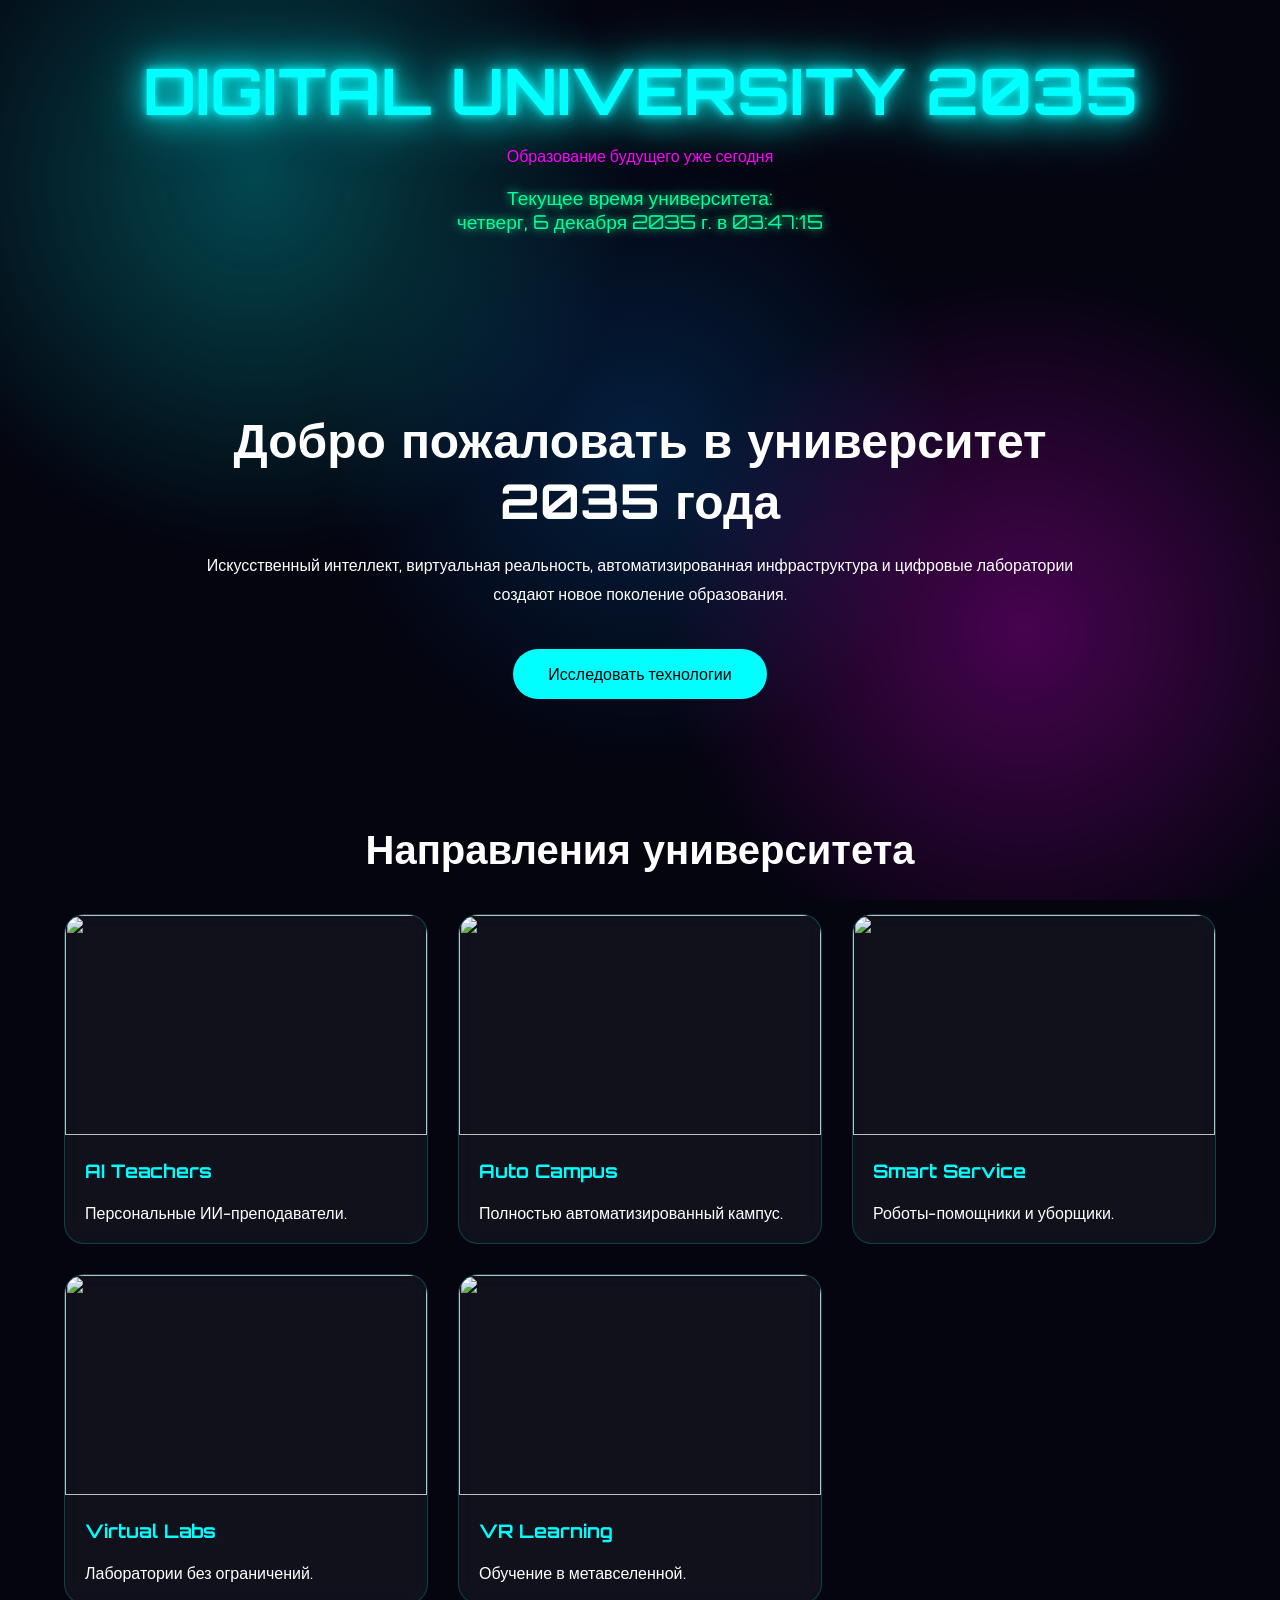
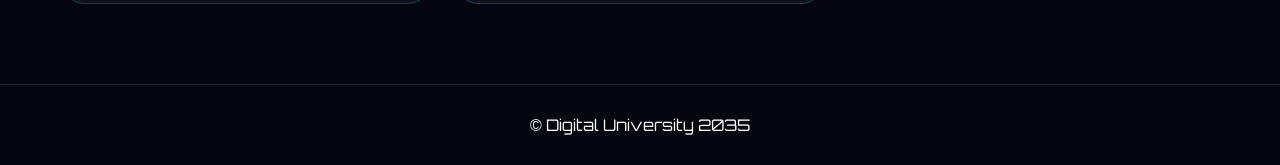
==== index.html @ 941de22a "Vibecode site Гогосня сила" ====
<!DOCTYPE html>
<html lang="ru">
<head>
    <meta charset="UTF-8">
    <meta name="viewport" content="width=device-width, initial-scale=1.0">
    <title>Digital University 2035</title>
    <link rel="stylesheet" href="style.css">
</head>
<body>

    <div class="background"></div>

    <header>
        <h1>DIGITAL UNIVERSITY 2035</h1>
        <p class="subtitle">Образование будущего уже сегодня</p>

        <div id="futureTime"></div>
    </header>

    <main>

        <section class="hero">
            <div class="hero-content">
                <h2>Добро пожаловать в университет 2035 года</h2>

                <p>
                    Искусственный интеллект, виртуальная реальность,
                    автоматизированная инфраструктура и цифровые лаборатории
                    создают новое поколение образования.
                </p>

                <a href="#directions" class="btn">
                    Исследовать технологии
                </a>
            </div>
        </section>

        <section id="directions">

            <h2 class="section-title">Направления университета</h2>

            <div class="cards">

                <a href="AI teachers/index.html" class="card">
                    <img src="https://images.unsplash.com/photo-1677442136019-21780ecad995?w=1200" alt="">
                    <h3>AI Teachers</h3>
                    <p>Персональные ИИ-преподаватели.</p>
                </a>

                <a href="Auto/index.html" class="card">
                    <img src="https://images.unsplash.com/photo-1535378917042-10a22c95931a?w=1200" alt="">
                    <h3>Auto Campus</h3>
                    <p>Полностью автоматизированный кампус.</p>
                </a>

                <a href="dvorniki/index.html" class="card">
                    <img src="https://images.unsplash.com/photo-1516321318423-f06f85e504b3?w=1200" alt="">
                    <h3>Smart Service</h3>
                    <p>Роботы-помощники и уборщики.</p>
                </a>

                <a href="Virtual labs/index.html" class="card">
                    <img src="https://images.unsplash.com/photo-1581092919535-7146ff1a5902?w=1200" alt="">
                    <h3>Virtual Labs</h3>
                    <p>Лаборатории без ограничений.</p>
                </a>

                <a href="VR learning/index.html" class="card">
                    <img src="https://images.unsplash.com/photo-1622979135225-d2ba269cf1ac?w=1200" alt="">
                    <h3>VR Learning</h3>
                    <p>Обучение в метавселенной.</p>
                </a>

            </div>

        </section>

    </main>

    <footer>
        <p>© Digital University 2035</p>
    </footer>

    <script src="main.js"></script>

</body>
</html>
---- style.css ----
@import url('https://fonts.googleapis.com/css2?family=Orbitron:wght@400;600;700&display=swap');

*{
    margin:0;
    padding:0;
    box-sizing:border-box;
}

html{
    scroll-behavior:smooth;
}

body{
    font-family:'Orbitron',sans-serif;
    background:#050510;
    color:white;
    overflow-x:hidden;
}

.background{
    position:fixed;
    inset:0;

    background:
    radial-gradient(circle at 20% 20%, #00ffff44, transparent 30%),
    radial-gradient(circle at 80% 70%, #ff00ff44, transparent 30%),
    radial-gradient(circle at 50% 50%, #0088ff33, transparent 40%);

    animation:pulse 10s infinite alternate;
    z-index:-1;
}

@keyframes pulse{
    from{
        filter:blur(20px);
    }
    to{
        filter:blur(60px);
    }
}

header{
    text-align:center;
    padding:50px 20px;
}

header h1{
    font-size:4rem;
    color:#00ffff;

    text-shadow:
    0 0 10px #00ffff,
    0 0 30px #00ffff,
    0 0 60px #00ffff;
}

.subtitle{
    margin-top:15px;
    color:#ff00ff;
}

#futureTime{
    margin-top:20px;
    font-size:1.2rem;
    color:#00ff99;

    text-shadow:0 0 10px #00ff99;
}

.hero{
    min-height:60vh;

    display:flex;
    justify-content:center;
    align-items:center;
    text-align:center;

    padding:30px;
}

.hero-content{
    max-width:900px;
}

.hero-content h2{
    font-size:3rem;
    margin-bottom:20px;
}

.hero-content p{
    line-height:1.8;
    margin-bottom:40px;
}

.btn{
    display:inline-block;
    padding:15px 35px;

    background:#00ffff;
    color:black;

    text-decoration:none;
    border-radius:40px;

    transition:.4s;
}

.btn:hover{
    transform:translateY(-5px) scale(1.05);

    box-shadow:
    0 0 15px #00ffff,
    0 0 40px #00ffff;
}

.section-title{
    text-align:center;
    margin-bottom:40px;
    font-size:2.5rem;
}

.cards{
    width:90%;
    margin:auto;

    display:grid;
    grid-template-columns:repeat(auto-fit,minmax(300px,1fr));
    gap:30px;

    padding-bottom:80px;
}

.card{
    background:rgba(255,255,255,0.05);

    backdrop-filter:blur(10px);

    border:1px solid rgba(0,255,255,.2);

    border-radius:20px;

    overflow:hidden;

    text-decoration:none;
    color:white;

    transition:.4s;
}

.card:hover{
    transform:
    translateY(-10px)
    scale(1.03);

    box-shadow:
    0 0 20px #00ffff,
    0 0 40px #ff00ff;
}

.card img{
    width:100%;
    height:220px;
    object-fit:cover;

    transition:.5s;
}

.card:hover img{
    transform:scale(1.1);
}

.card h3{
    padding:20px;
    color:#00ffff;
}

.card p{
    padding:0 20px 20px;
}

footer{
    text-align:center;
    padding:30px;
    border-top:1px solid rgba(255,255,255,.1);
}
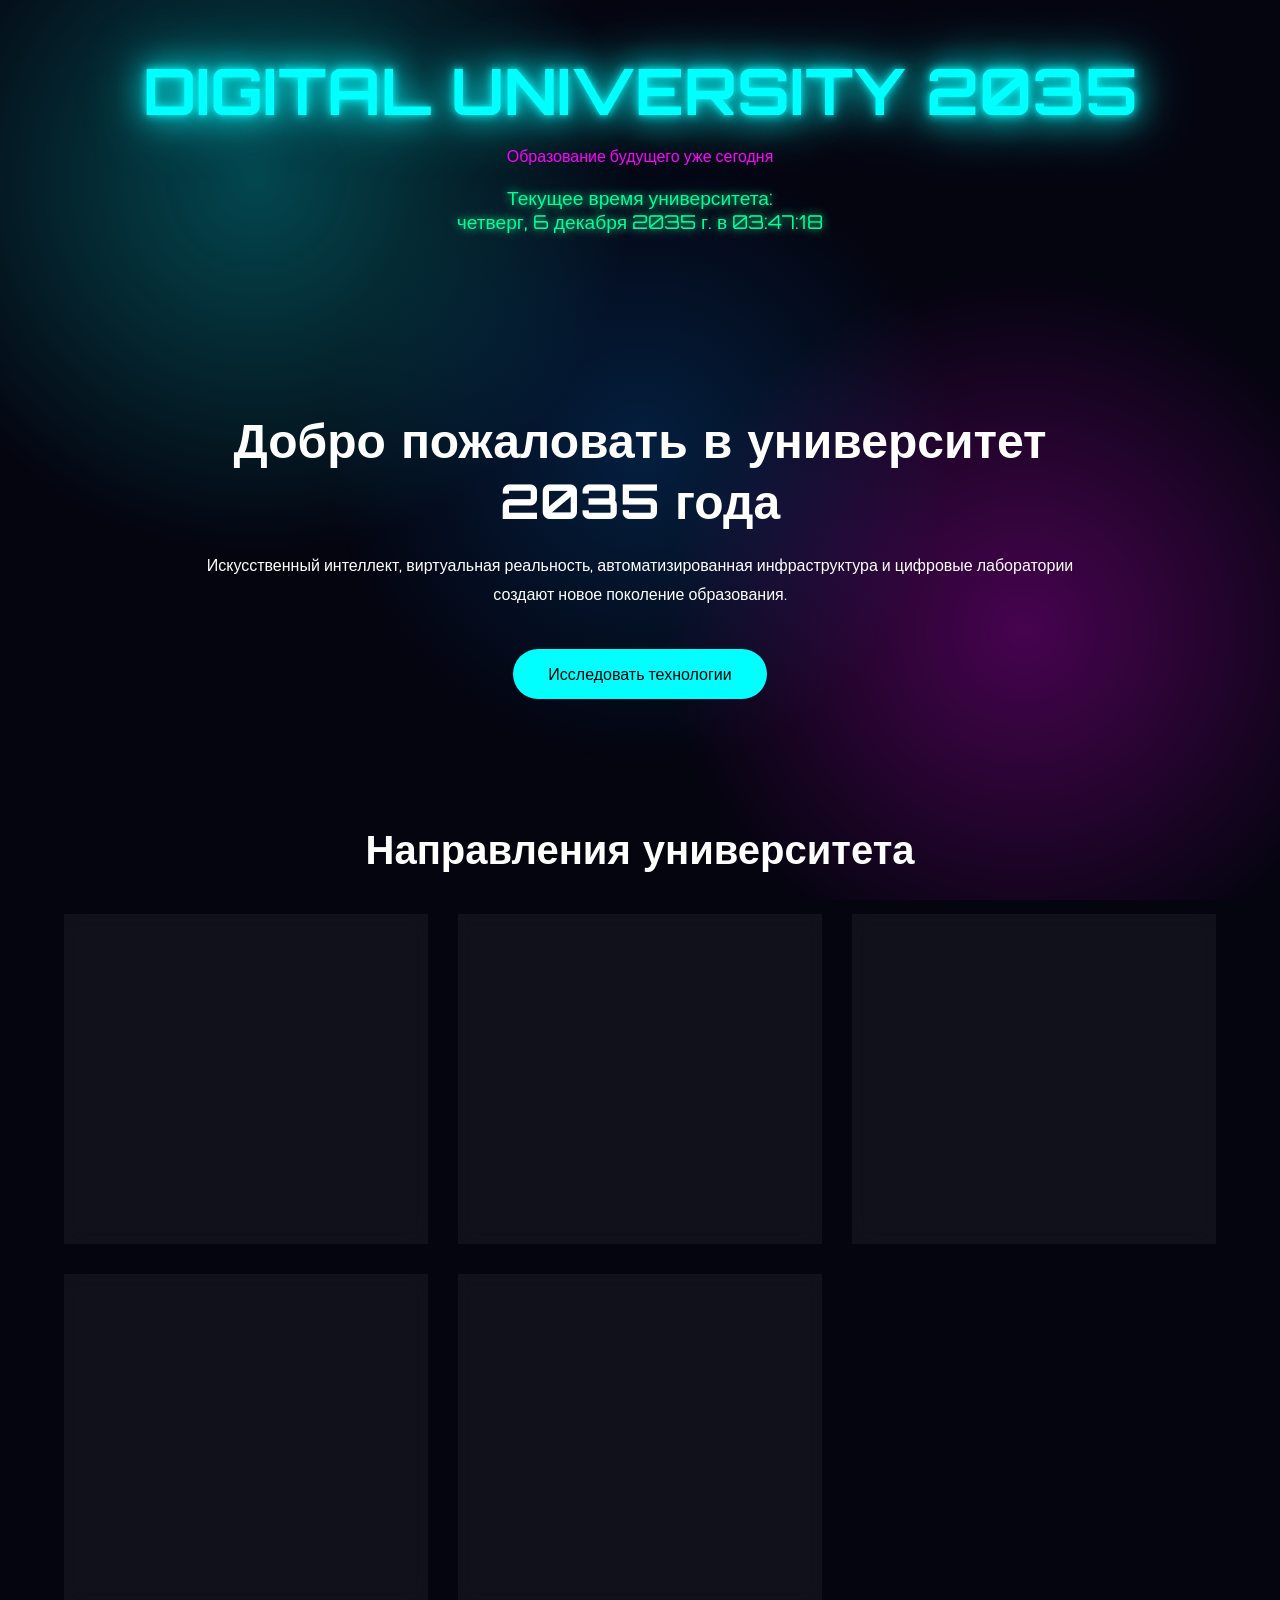
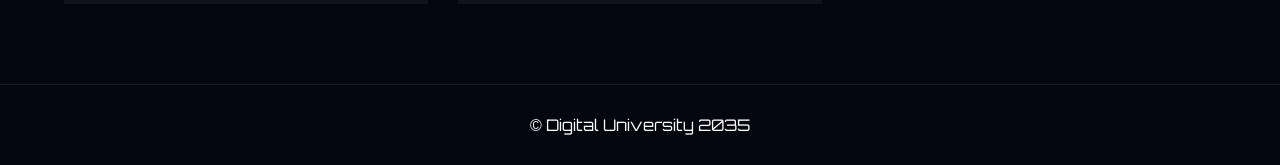
==== commit 294dc91b: "Исправлениен фотки Гок" ====
--- a/index.html
+++ b/index.html
@@ -60,7 +60,7 @@
                 </a>
 
                 <a href="Virtual labs/index.html" class="card">
-                    <img src="https://images.unsplash.com/photo-1581092919535-7146ff1a5902?w=1200" alt="">
+                    <img src="https://labcomplex.com.ua/wp-content/uploads/2023/09/70D5BE12-3673-45FE-9252-421D3411B1D3-768x432.jpeg" alt="">
                     <h3>Virtual Labs</h3>
                     <p>Лаборатории без ограничений.</p>
                 </a>
